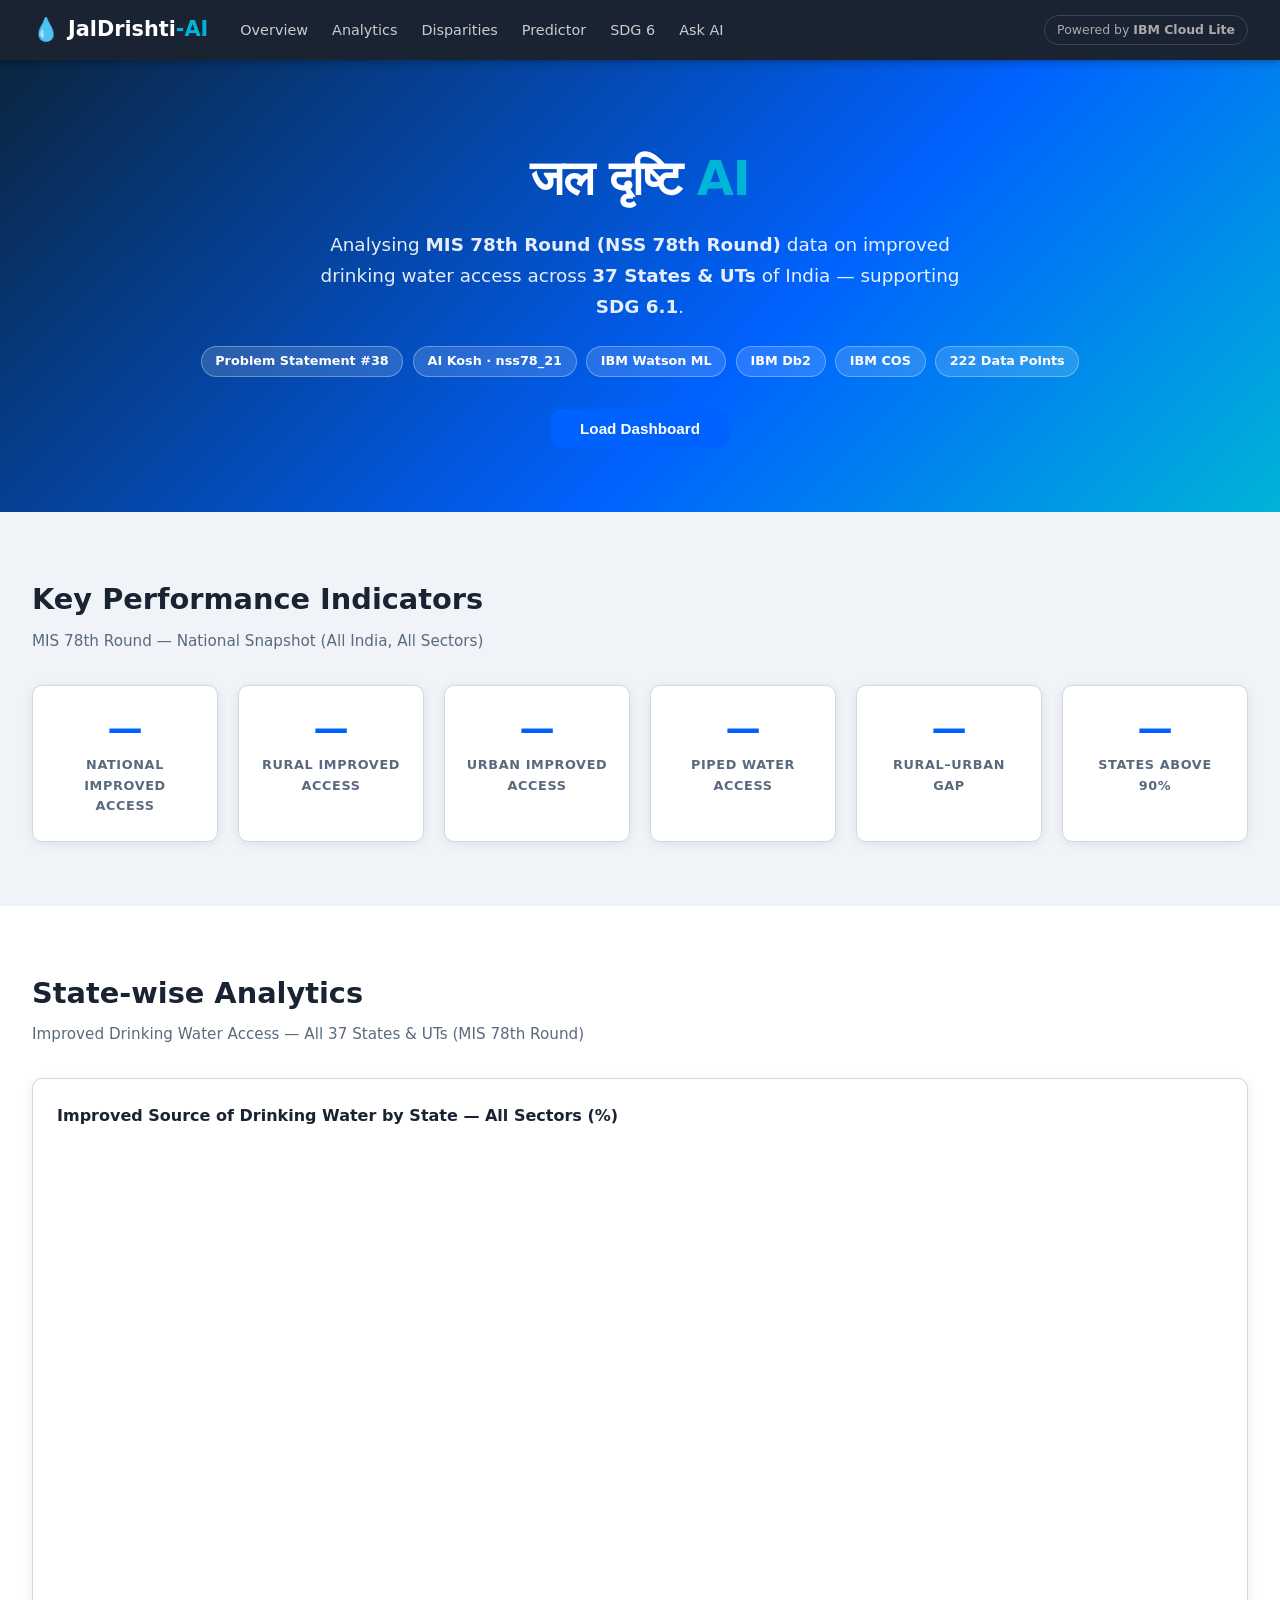
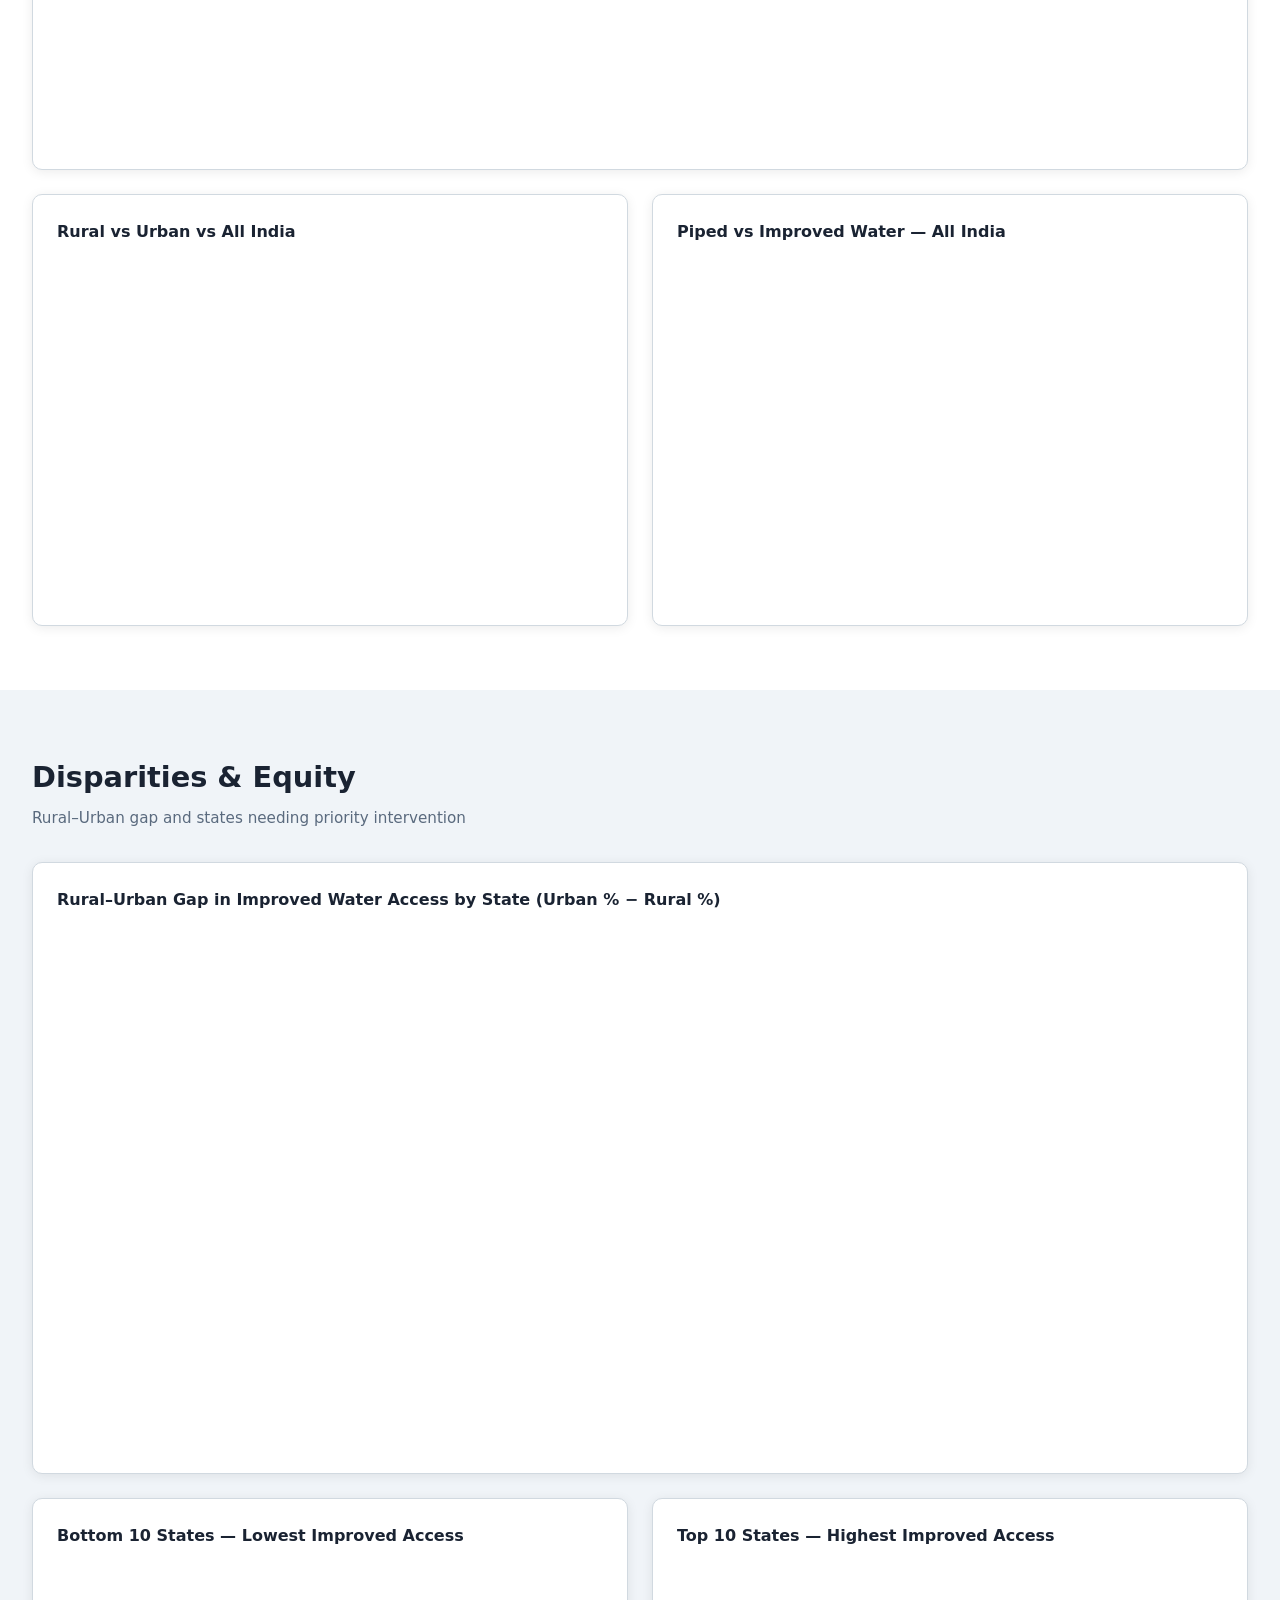
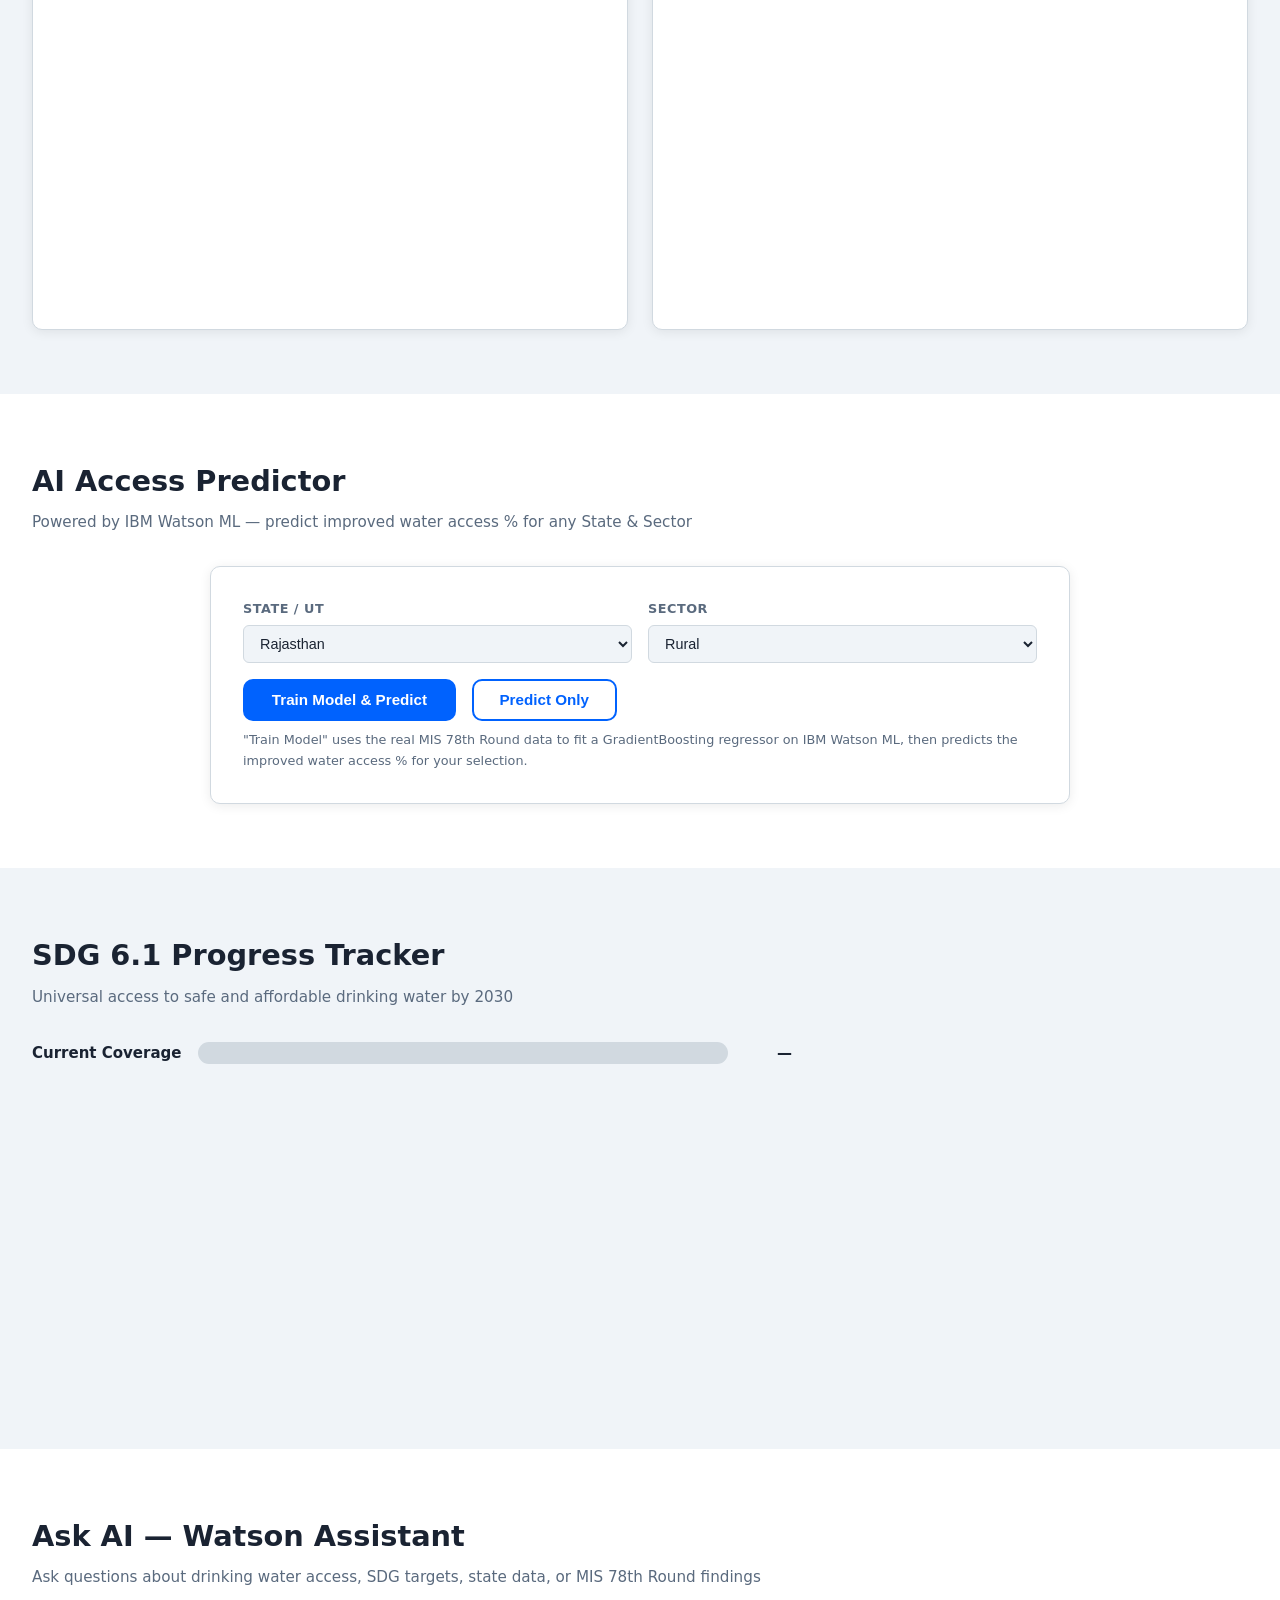
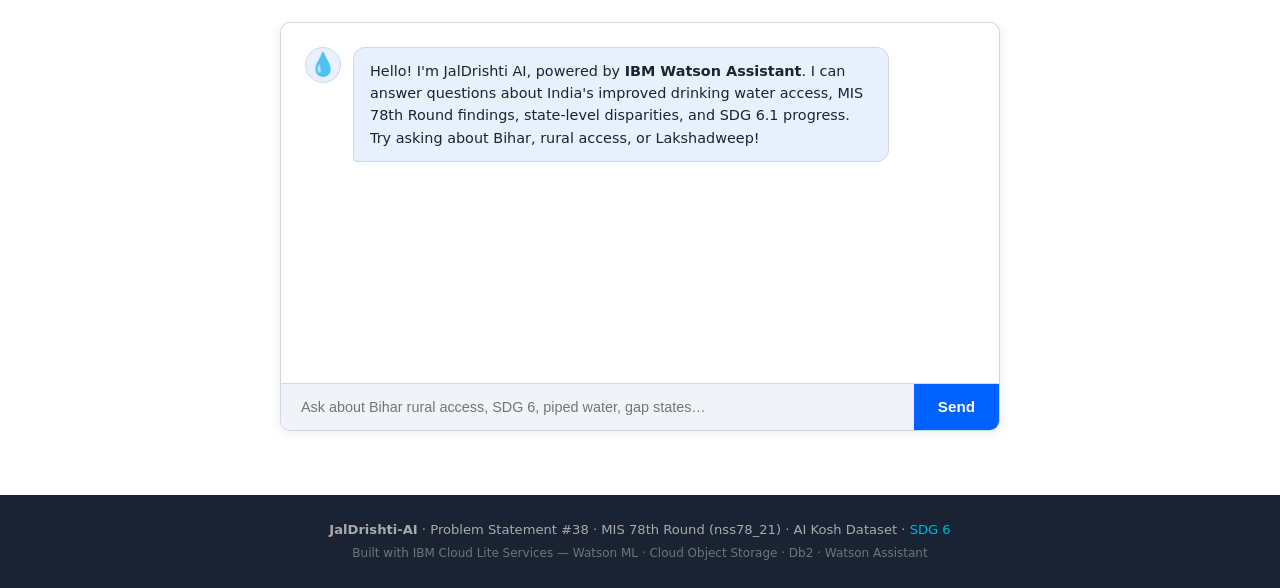
==== templates/index.html @ 46585d3d "Initial commit: JalDrishti-AI - Problem Statement #38 Improved Drinking Water Access - Flask REST AP" ====
<!DOCTYPE html>
<html lang="en">
<head>
  <meta charset="UTF-8" />
  <meta name="viewport" content="width=device-width, initial-scale=1.0" />
  <title>JalDrishti-AI — Improved Drinking Water Access Analytics</title>
  <link rel="stylesheet" href="/static/css/style.css" />
  <script src="https://cdn.plot.ly/plotly-2.32.0.min.js"></script>
</head>
<body>

<!-- NAV -->
<nav class="navbar">
  <div class="nav-brand">
    <span class="drop-icon">💧</span>
    <span>JalDrishti<span class="accent">-AI</span></span>
  </div>
  <ul class="nav-links">
    <li><a href="#kpis">Overview</a></li>
    <li><a href="#charts">Analytics</a></li>
    <li><a href="#gaps">Disparities</a></li>
    <li><a href="#predict">Predictor</a></li>
    <li><a href="#sdg">SDG 6</a></li>
    <li><a href="#chatbot">Ask AI</a></li>
  </ul>
  <div class="ibm-badge">Powered by <strong>IBM Cloud Lite</strong></div>
</nav>

<!-- HERO -->
<header class="hero">
  <div class="hero-content">
    <h1>&#2332;&#2354; &#2342;&#2371;&#2359;&#2381;&#2335;&#2367; <span class="accent">AI</span></h1>
    <p class="hero-sub">
      Analysing <strong>MIS 78th Round (NSS 78th Round)</strong> data on improved drinking water
      access across <strong>37 States &amp; UTs</strong> of India — supporting <strong>SDG&nbsp;6.1</strong>.
    </p>
    <div class="hero-tags">
      <span class="tag">Problem Statement #38</span>
      <span class="tag">AI Kosh · nss78_21</span>
      <span class="tag">IBM Watson ML</span>
      <span class="tag">IBM Db2</span>
      <span class="tag">IBM COS</span>
      <span class="tag">222 Data Points</span>
    </div>
    <button class="btn-primary" onclick="loadAll()">Load Dashboard</button>
  </div>
</header>

<!-- KPI CARDS -->
<section id="kpis" class="section">
  <h2 class="section-title">Key Performance Indicators</h2>
  <p class="section-sub">MIS 78th Round — National Snapshot (All India, All Sectors)</p>
  <div class="kpi-grid" id="kpi-grid">
    <div class="kpi-card skeleton" id="kpi-national">
      <div class="kpi-value">—</div>
      <div class="kpi-label">National Improved Access</div>
    </div>
    <div class="kpi-card skeleton" id="kpi-rural">
      <div class="kpi-value">—</div>
      <div class="kpi-label">Rural Improved Access</div>
    </div>
    <div class="kpi-card skeleton" id="kpi-urban">
      <div class="kpi-value">—</div>
      <div class="kpi-label">Urban Improved Access</div>
    </div>
    <div class="kpi-card skeleton" id="kpi-piped">
      <div class="kpi-value">—</div>
      <div class="kpi-label">Piped Water Access</div>
    </div>
    <div class="kpi-card skeleton" id="kpi-gap">
      <div class="kpi-value">—</div>
      <div class="kpi-label">Rural–Urban Gap</div>
    </div>
    <div class="kpi-card skeleton" id="kpi-above90">
      <div class="kpi-value">—</div>
      <div class="kpi-label">States Above 90%</div>
    </div>
  </div>
</section>

<!-- CHARTS -->
<section id="charts" class="section section-alt">
  <h2 class="section-title">State-wise Analytics</h2>
  <p class="section-sub">Improved Drinking Water Access — All 37 States &amp; UTs (MIS 78th Round)</p>
  <div class="chart-grid">
    <div class="chart-card wide">
      <h3>Improved Source of Drinking Water by State — All Sectors (%)</h3>
      <div id="chart-state" class="chart-box" style="height:600px;"></div>
    </div>
    <div class="chart-card">
      <h3>Rural vs Urban vs All India</h3>
      <div id="chart-sector" class="chart-box"></div>
    </div>
    <div class="chart-card">
      <h3>Piped vs Improved Water — All India</h3>
      <div id="chart-source" class="chart-box"></div>
    </div>
  </div>
</section>

<!-- DISPARITIES -->
<section id="gaps" class="section">
  <h2 class="section-title">Disparities &amp; Equity</h2>
  <p class="section-sub">Rural–Urban gap and states needing priority intervention</p>
  <div class="chart-grid">
    <div class="chart-card wide">
      <h3>Rural–Urban Gap in Improved Water Access by State (Urban % − Rural %)</h3>
      <div id="chart-gap" class="chart-box" style="height:520px;"></div>
    </div>
    <div class="chart-card">
      <h3>Bottom 10 States — Lowest Improved Access</h3>
      <div id="chart-bottom" class="chart-box"></div>
    </div>
    <div class="chart-card">
      <h3>Top 10 States — Highest Improved Access</h3>
      <div id="chart-top" class="chart-box"></div>
    </div>
  </div>
</section>

<!-- PREDICTOR -->
<section id="predict" class="section section-alt">
  <h2 class="section-title">AI Access Predictor</h2>
  <p class="section-sub">Powered by IBM Watson ML — predict improved water access % for any State &amp; Sector</p>
  <div class="predict-container">
    <form id="predict-form" class="predict-form">
      <div class="form-row">
        <div class="form-group">
          <label>State / UT</label>
          <select name="state" id="state-select">
            <option value="Andaman &amp; Nicobar Islands">Andaman &amp; Nicobar Islands</option>
            <option value="Andhra Pradesh">Andhra Pradesh</option>
            <option value="Arunachal Pradesh">Arunachal Pradesh</option>
            <option value="Assam">Assam</option>
            <option value="Bihar">Bihar</option>
            <option value="Chandigarh">Chandigarh</option>
            <option value="Chhattisgarh">Chhattisgarh</option>
            <option value="Dadra &amp; Nagar Haveli and Daman &amp; Diu">Dadra &amp; Nagar Haveli and Daman &amp; Diu</option>
            <option value="Delhi">Delhi</option>
            <option value="Goa">Goa</option>
            <option value="Gujarat">Gujarat</option>
            <option value="Haryana">Haryana</option>
            <option value="Himachal Pradesh">Himachal Pradesh</option>
            <option value="Jammu &amp; Kashmir">Jammu &amp; Kashmir</option>
            <option value="Jharkhand">Jharkhand</option>
            <option value="Karnataka">Karnataka</option>
            <option value="Kerala">Kerala</option>
            <option value="Ladakh">Ladakh</option>
            <option value="Lakshadweep">Lakshadweep</option>
            <option value="Madhya Pradesh">Madhya Pradesh</option>
            <option value="Maharashtra">Maharashtra</option>
            <option value="Manipur">Manipur</option>
            <option value="Meghalaya">Meghalaya</option>
            <option value="Mizoram">Mizoram</option>
            <option value="Nagaland">Nagaland</option>
            <option value="Odisha">Odisha</option>
            <option value="Puducherry">Puducherry</option>
            <option value="Punjab">Punjab</option>
            <option value="Rajasthan" selected>Rajasthan</option>
            <option value="Sikkim">Sikkim</option>
            <option value="Tamil Nadu">Tamil Nadu</option>
            <option value="Telangana">Telangana</option>
            <option value="Tripura">Tripura</option>
            <option value="Uttar Pradesh">Uttar Pradesh</option>
            <option value="Uttarakhand">Uttarakhand</option>
            <option value="West Bengal">West Bengal</option>
          </select>
        </div>
        <div class="form-group">
          <label>Sector</label>
          <select name="sector">
            <option value="Rural">Rural</option>
            <option value="Urban">Urban</option>
          </select>
        </div>
      </div>
      <div class="form-actions">
        <button type="button" class="btn-primary" onclick="trainAndPredict()">Train Model &amp; Predict</button>
        <button type="button" class="btn-secondary" onclick="runPredict()">Predict Only</button>
      </div>
      <p style="font-size:.8rem;color:#5a6a7e;margin-top:.6rem;">
        "Train Model" uses the real MIS 78th Round data to fit a GradientBoosting regressor on IBM Watson ML, then predicts the improved water access % for your selection.
      </p>
    </form>
    <div id="predict-result" class="predict-result hidden"></div>
  </div>
</section>

<!-- SDG PROGRESS -->
<section id="sdg" class="section">
  <h2 class="section-title">SDG 6.1 Progress Tracker</h2>
  <p class="section-sub">Universal access to safe and affordable drinking water by 2030</p>
  <div id="sdg-container" class="sdg-container">
    <div class="sdg-bar-wrap">
      <div class="sdg-bar-label">Current Coverage</div>
      <div class="sdg-bar-track">
        <div class="sdg-bar-fill" id="sdg-bar" style="width:0%"></div>
      </div>
      <div class="sdg-bar-pct" id="sdg-pct">—</div>
    </div>
    <div class="sdg-stats" id="sdg-stats"></div>
    <div id="chart-sdg" class="chart-box" style="height:280px;margin-top:1.5rem;"></div>
  </div>
</section>

<!-- CHATBOT -->
<section id="chatbot" class="section section-alt">
  <h2 class="section-title">Ask AI — Watson Assistant</h2>
  <p class="section-sub">Ask questions about drinking water access, SDG targets, state data, or MIS 78th Round findings</p>
  <div class="chat-container">
    <div class="chat-messages" id="chat-messages">
      <div class="chat-msg bot">
        <span class="chat-avatar">💧</span>
        <div class="chat-bubble">
          Hello! I'm JalDrishti AI, powered by <strong>IBM Watson Assistant</strong>.
          I can answer questions about India's improved drinking water access, MIS 78th Round findings,
          state-level disparities, and SDG 6.1 progress. Try asking about Bihar, rural access, or Lakshadweep!
        </div>
      </div>
    </div>
    <div class="chat-input-row">
      <input type="text" id="chat-input"
             placeholder="Ask about Bihar rural access, SDG 6, piped water, gap states…"
             onkeydown="if(event.key==='Enter') sendChat()" />
      <button class="btn-primary" onclick="sendChat()">Send</button>
    </div>
  </div>
</section>

<!-- FOOTER -->
<footer class="footer">
  <div>
    <strong>JalDrishti-AI</strong> · Problem Statement #38 · MIS 78th Round (nss78_21) ·
    AI&nbsp;Kosh Dataset ·
    <a href="https://sdgs.un.org/goals/goal6" target="_blank">SDG 6</a>
  </div>
  <div class="footer-ibm">Built with IBM Cloud Lite Services — Watson ML · Cloud Object Storage · Db2 · Watson Assistant</div>
</footer>

<script src="/static/js/dashboard.js"></script>
</body>
</html>
---- static/css/style.css ----
/* ────────────────────────────────────────────────────────────────────────
   JalDrishti-AI — Dashboard Styles
   ──────────────────────────────────────────────────────────────────────── */

:root {
  --bg:          #f0f4f8;
  --surface:     #ffffff;
  --surface-alt: #e8f0fe;
  --border:      #d1d9e0;
  --text:        #1a2332;
  --muted:       #5a6a7e;
  --accent:      #0062fe;   /* IBM Blue */
  --accent2:     #00b4d8;
  --success:     #24a148;
  --warning:     #f1c21b;
  --danger:      #da1e28;
  --radius:      10px;
  --shadow:      0 2px 12px rgba(0,0,0,.08);
  --font:        'Segoe UI', system-ui, -apple-system, sans-serif;
}

*, *::before, *::after { box-sizing: border-box; margin: 0; padding: 0; }

html { scroll-behavior: smooth; }

body {
  font-family: var(--font);
  background: var(--bg);
  color: var(--text);
  font-size: 15px;
  line-height: 1.6;
}

a { color: var(--accent); text-decoration: none; }
a:hover { text-decoration: underline; }

/* ── NAV ──────────────────────────────────────────────────────────────── */
.navbar {
  position: sticky; top: 0; z-index: 100;
  display: flex; align-items: center; gap: 2rem;
  background: var(--text);
  padding: .75rem 2rem;
  box-shadow: 0 2px 8px rgba(0,0,0,.3);
}

.nav-brand {
  display: flex; align-items: center; gap: .5rem;
  font-size: 1.3rem; font-weight: 700; color: #fff;
  white-space: nowrap;
}

.drop-icon { font-size: 1.4rem; }
.accent    { color: var(--accent2); }

.nav-links {
  display: flex; list-style: none; gap: 1.5rem; flex: 1;
}

.nav-links a {
  color: #ccc; font-size: .9rem; font-weight: 500;
  transition: color .2s;
}
.nav-links a:hover { color: #fff; text-decoration: none; }

.ibm-badge {
  font-size: .78rem; color: #aaa;
  border: 1px solid #444; border-radius: 20px;
  padding: .25rem .75rem; white-space: nowrap;
}

/* ── HERO ─────────────────────────────────────────────────────────────── */
.hero {
  background: linear-gradient(135deg, #0a2540 0%, #0062fe 60%, #00b4d8 100%);
  color: #fff;
  padding: 5rem 2rem 4rem;
  text-align: center;
}

.hero h1 {
  font-size: 3rem; font-weight: 800; letter-spacing: -1px;
  margin-bottom: .75rem;
}

.hero-sub {
  font-size: 1.15rem; opacity: .9; max-width: 640px; margin: 0 auto 1.5rem;
  line-height: 1.7;
}

.hero-tags {
  display: flex; flex-wrap: wrap; justify-content: center; gap: .6rem;
  margin-bottom: 2rem;
}

.tag {
  background: rgba(255,255,255,.15);
  border: 1px solid rgba(255,255,255,.3);
  border-radius: 20px;
  padding: .25rem .85rem;
  font-size: .8rem; font-weight: 600;
}

/* ── BUTTONS ──────────────────────────────────────────────────────────── */
.btn-primary {
  background: var(--accent); color: #fff;
  border: none; border-radius: var(--radius);
  padding: .7rem 1.8rem; font-size: .95rem; font-weight: 600;
  cursor: pointer; transition: background .2s, transform .1s;
}
.btn-primary:hover { background: #0050d3; transform: translateY(-1px); }

.btn-secondary {
  background: transparent; color: var(--accent);
  border: 2px solid var(--accent); border-radius: var(--radius);
  padding: .65rem 1.6rem; font-size: .95rem; font-weight: 600;
  cursor: pointer; transition: all .2s;
}
.btn-secondary:hover { background: var(--accent); color: #fff; }

/* ── SECTIONS ─────────────────────────────────────────────────────────── */
.section {
  padding: 4rem 2rem;
  max-width: 1280px;
  margin: 0 auto;
}

.section-alt {
  background: var(--surface);
  max-width: 100%;
  padding: 4rem 2rem;
}

.section-alt > * { max-width: 1280px; margin-left: auto; margin-right: auto; }

.section-title {
  font-size: 1.8rem; font-weight: 700;
  margin-bottom: .4rem; color: var(--text);
}

.section-sub {
  color: var(--muted); margin-bottom: 2rem; font-size: .95rem;
}

/* ── KPI CARDS ────────────────────────────────────────────────────────── */
.kpi-grid {
  display: grid;
  grid-template-columns: repeat(auto-fit, minmax(180px, 1fr));
  gap: 1.25rem;
}

.kpi-card {
  background: var(--surface);
  border: 1px solid var(--border);
  border-radius: var(--radius);
  padding: 1.5rem 1.25rem;
  text-align: center;
  box-shadow: var(--shadow);
  transition: transform .2s;
}

.kpi-card:hover { transform: translateY(-3px); }

.kpi-card.skeleton .kpi-value {
  animation: pulse 1.4s ease-in-out infinite;
}

@keyframes pulse {
  0%,100% { opacity: 1; } 50% { opacity: .35; }
}

.kpi-value {
  font-size: 2.2rem; font-weight: 800;
  color: var(--accent); line-height: 1.1;
  margin-bottom: .4rem;
}

.kpi-label {
  font-size: .8rem; font-weight: 600;
  text-transform: uppercase; letter-spacing: .05em;
  color: var(--muted);
}

/* ── CHARTS ───────────────────────────────────────────────────────────── */
.chart-grid {
  display: grid;
  grid-template-columns: repeat(2, 1fr);
  gap: 1.5rem;
  max-width: 1280px; margin: 0 auto;
}

.chart-card {
  background: var(--surface);
  border: 1px solid var(--border);
  border-radius: var(--radius);
  padding: 1.5rem;
  box-shadow: var(--shadow);
}

.chart-card.wide { grid-column: 1 / -1; }

.chart-card h3 {
  font-size: 1rem; font-weight: 700;
  color: var(--text); margin-bottom: 1rem;
}

.chart-box { height: 340px; }

/* ── PREDICTOR ────────────────────────────────────────────────────────── */
.predict-container {
  background: var(--surface);
  border: 1px solid var(--border);
  border-radius: var(--radius);
  padding: 2rem;
  box-shadow: var(--shadow);
  max-width: 860px;
}

.predict-form .form-row {
  display: grid;
  grid-template-columns: repeat(auto-fit, minmax(180px, 1fr));
  gap: 1rem;
  margin-bottom: 1rem;
}

.form-group { display: flex; flex-direction: column; gap: .35rem; }

.form-group label {
  font-size: .8rem; font-weight: 600;
  text-transform: uppercase; letter-spacing: .04em;
  color: var(--muted);
}

.form-group input,
.form-group select {
  border: 1px solid var(--border);
  border-radius: 6px;
  padding: .55rem .75rem;
  font-size: .9rem;
  background: var(--bg);
  color: var(--text);
  transition: border-color .2s;
}

.form-group input:focus,
.form-group select:focus {
  outline: none; border-color: var(--accent);
}

.form-actions { display: flex; gap: 1rem; margin-top: 1rem; }

.predict-result {
  margin-top: 1.5rem;
  background: var(--surface-alt);
  border-left: 4px solid var(--accent);
  border-radius: 6px;
  padding: 1.2rem 1.5rem;
  font-size: .95rem;
}

.predict-result.positive { border-left-color: var(--success); }
.predict-result.negative { border-left-color: var(--danger); }
.hidden { display: none !important; }

.result-title { font-weight: 700; font-size: 1.1rem; margin-bottom: .5rem; }
.result-prob  { margin-top: .4rem; color: var(--muted); font-size: .88rem; }

/* ── SDG ──────────────────────────────────────────────────────────────── */
.sdg-container { max-width: 760px; }

.sdg-bar-wrap {
  display: flex; align-items: center; gap: 1rem;
  margin-bottom: 1rem;
}

.sdg-bar-label { font-weight: 600; min-width: 150px; }

.sdg-bar-track {
  flex: 1; height: 22px;
  background: var(--border); border-radius: 11px; overflow: hidden;
}

.sdg-bar-fill {
  height: 100%; background: var(--accent);
  border-radius: 11px;
  transition: width 1.2s cubic-bezier(.4,0,.2,1);
}

.sdg-bar-pct { font-weight: 700; min-width: 48px; text-align: right; }

.sdg-stats {
  display: grid;
  grid-template-columns: repeat(auto-fit, minmax(160px, 1fr));
  gap: .75rem;
  margin-top: .5rem;
}

.sdg-stat-item {
  background: var(--bg);
  border: 1px solid var(--border);
  border-radius: 8px;
  padding: .8rem 1rem;
}

.sdg-stat-item .stat-val { font-size: 1.4rem; font-weight: 700; color: var(--accent); }
.sdg-stat-item .stat-lbl { font-size: .75rem; color: var(--muted); font-weight: 600; text-transform: uppercase; }

/* ── CHATBOT ──────────────────────────────────────────────────────────── */
.chat-container {
  background: var(--surface);
  border: 1px solid var(--border);
  border-radius: var(--radius);
  overflow: hidden;
  box-shadow: var(--shadow);
  max-width: 720px;
}

.chat-messages {
  height: 360px;
  overflow-y: auto;
  padding: 1.5rem;
  display: flex; flex-direction: column; gap: 1rem;
}

.chat-msg {
  display: flex; align-items: flex-start; gap: .75rem;
}

.chat-msg.user { flex-direction: row-reverse; }

.chat-avatar {
  font-size: 1.4rem; flex-shrink: 0;
  width: 36px; height: 36px;
  display: flex; align-items: center; justify-content: center;
  background: var(--surface-alt);
  border-radius: 50%; border: 1px solid var(--border);
}

.chat-bubble {
  background: var(--surface-alt);
  border: 1px solid var(--border);
  border-radius: 12px 12px 12px 4px;
  padding: .75rem 1rem;
  font-size: .9rem; max-width: 80%;
  line-height: 1.55;
}

.chat-msg.user .chat-bubble {
  background: var(--accent); color: #fff;
  border-color: var(--accent);
  border-radius: 12px 12px 4px 12px;
}

.chat-input-row {
  display: flex; border-top: 1px solid var(--border);
}

.chat-input-row input {
  flex: 1; border: none;
  padding: .9rem 1.25rem;
  font-size: .9rem;
  background: var(--bg); color: var(--text);
}

.chat-input-row input:focus { outline: none; }

.chat-input-row .btn-primary {
  border-radius: 0; padding: .9rem 1.5rem;
}

/* ── FOOTER ───────────────────────────────────────────────────────────── */
.footer {
  background: var(--text); color: #aaa;
  text-align: center; padding: 1.5rem 2rem;
  font-size: .82rem;
}

.footer a { color: var(--accent2); }
.footer-ibm { margin-top: .3rem; font-size: .75rem; opacity: .6; }

/* ── RESPONSIVE ───────────────────────────────────────────────────────── */
@media (max-width: 768px) {
  .hero h1   { font-size: 2rem; }
  .chart-grid { grid-template-columns: 1fr; }
  .chart-card.wide { grid-column: 1; }
  .nav-links { display: none; }
  .predict-container { padding: 1.25rem; }
}
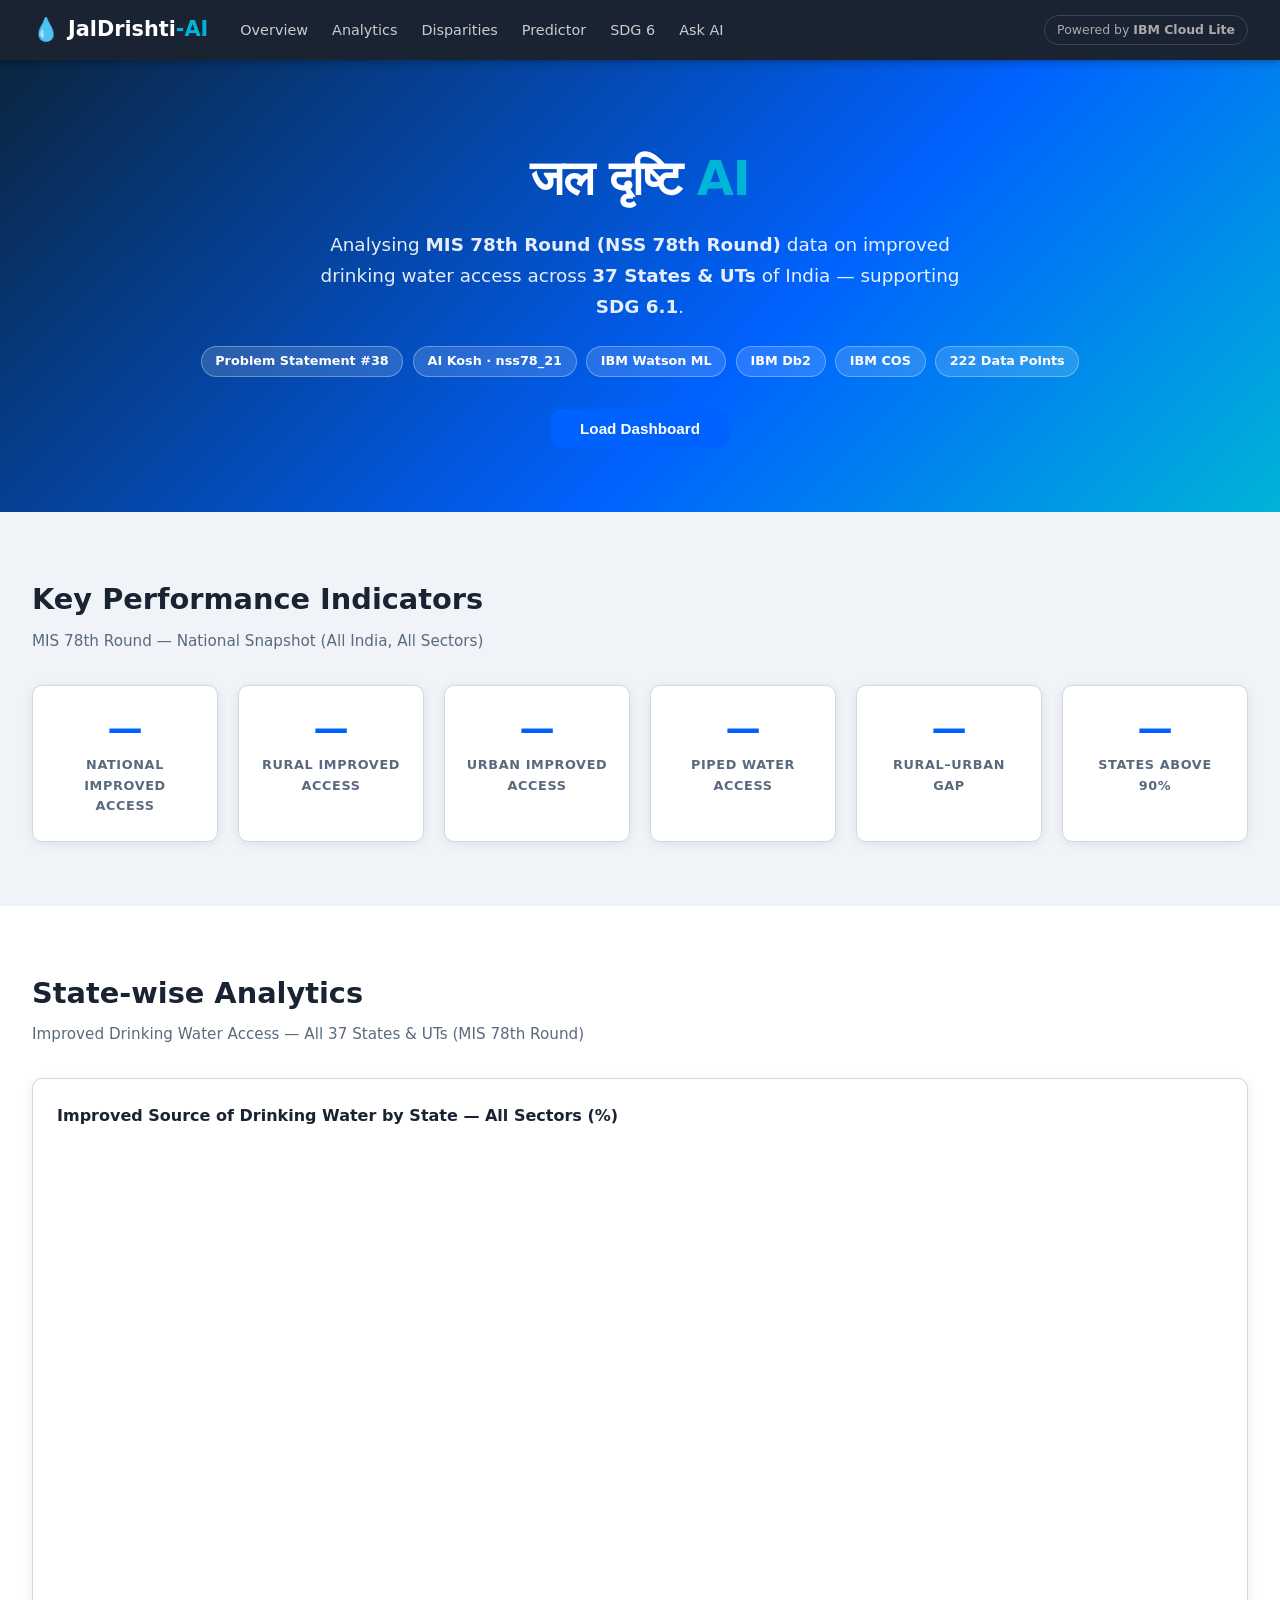
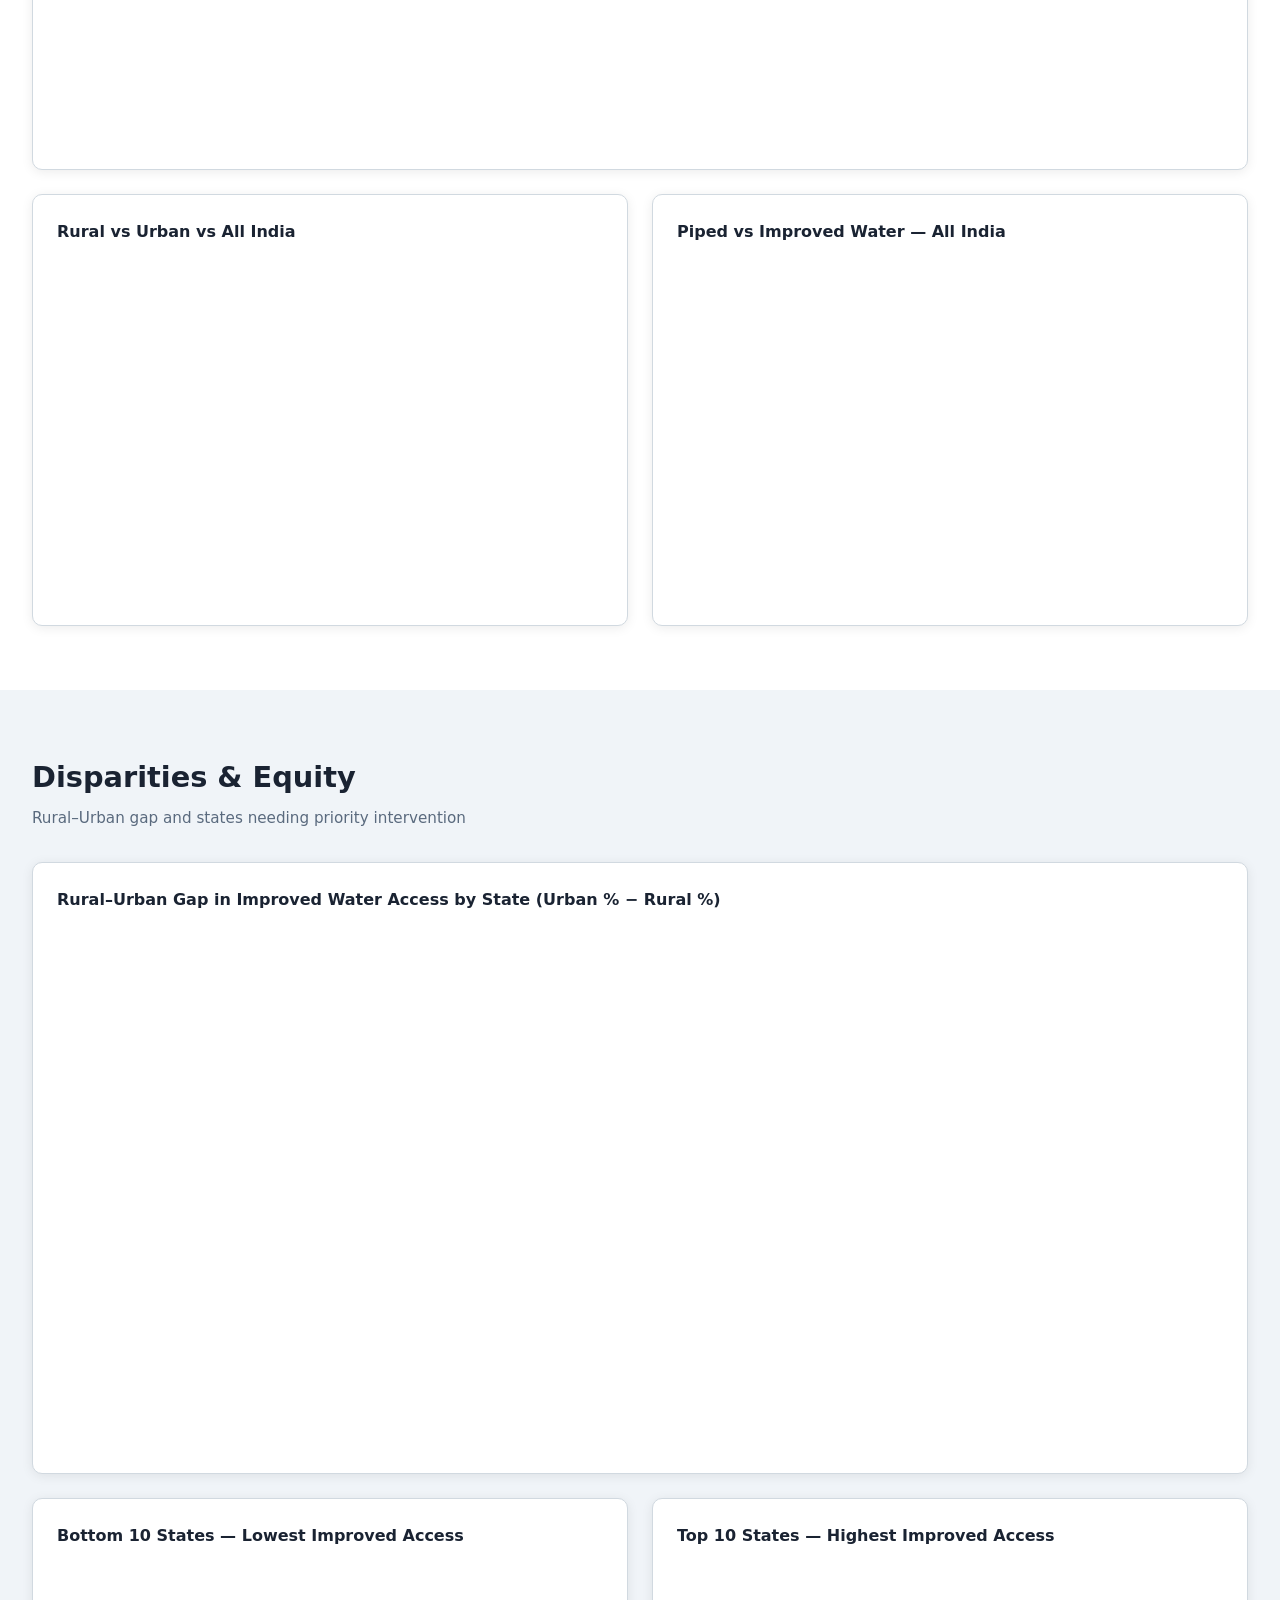
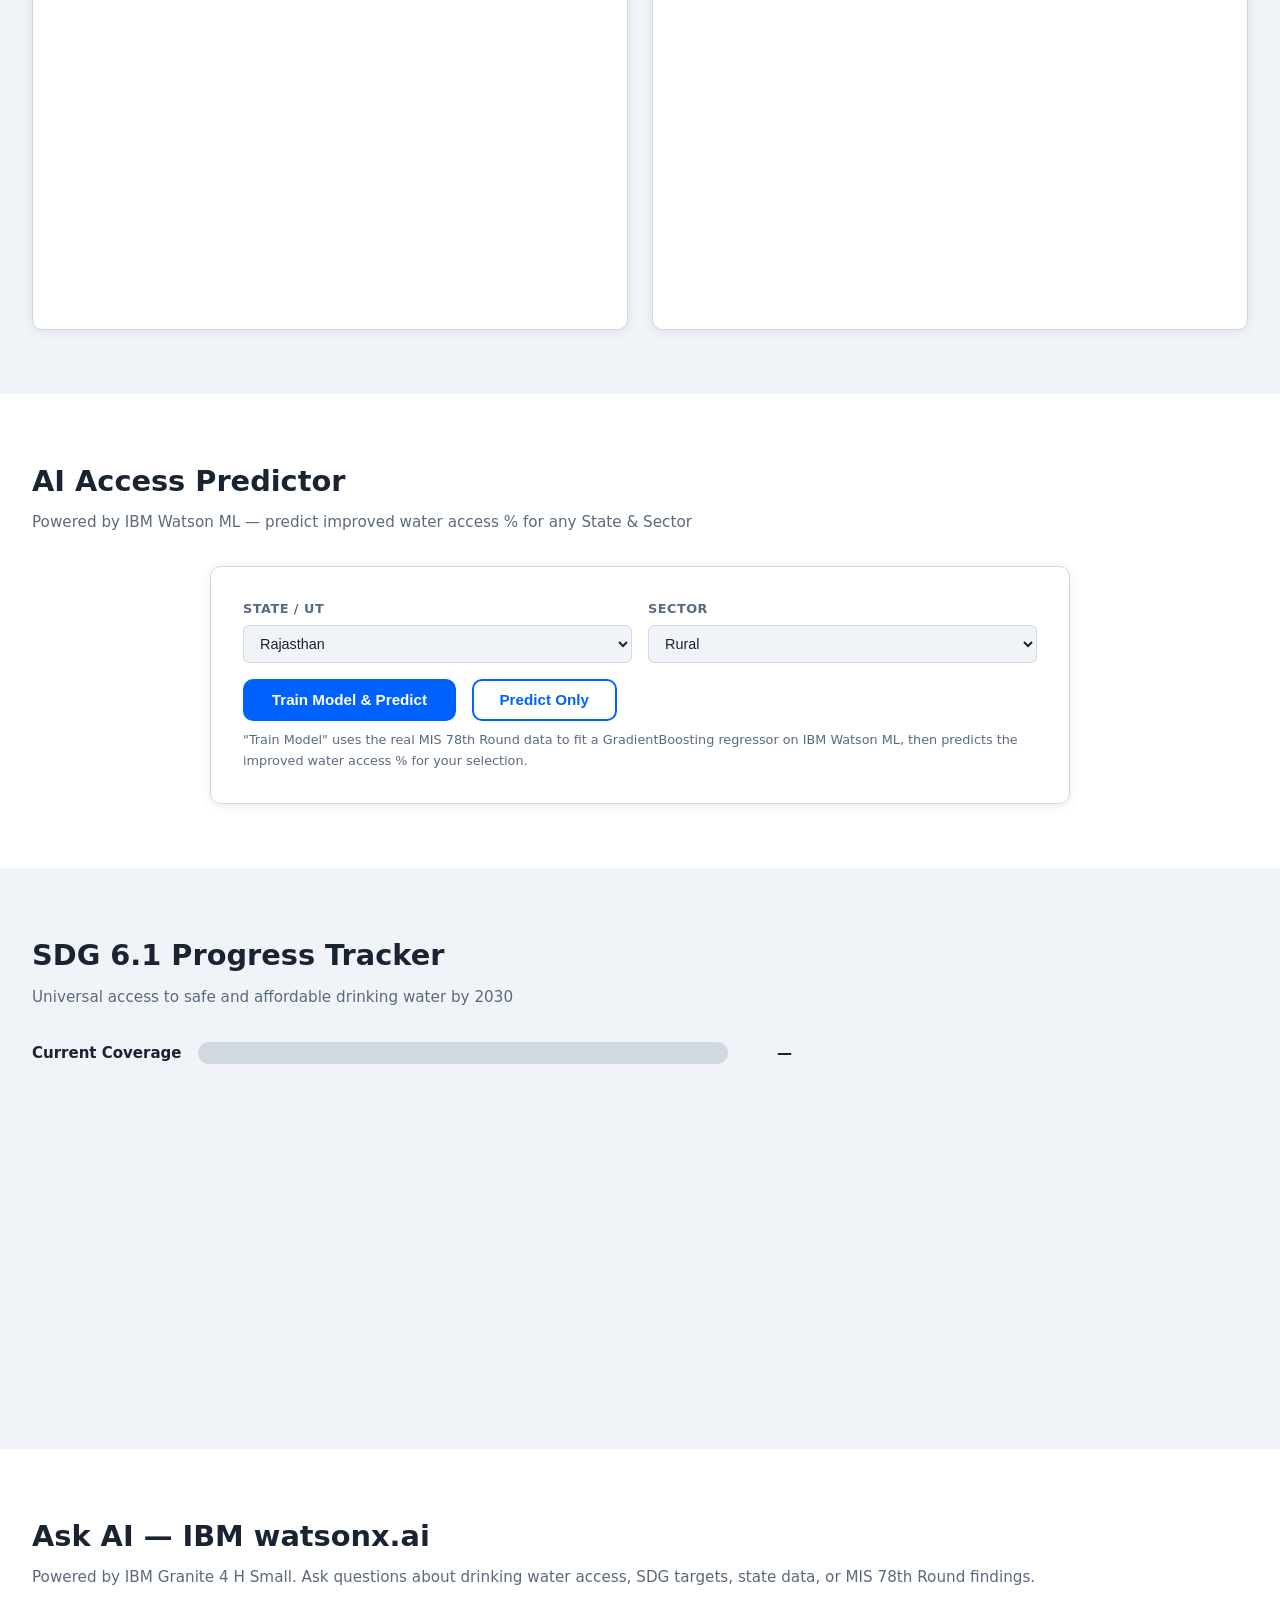
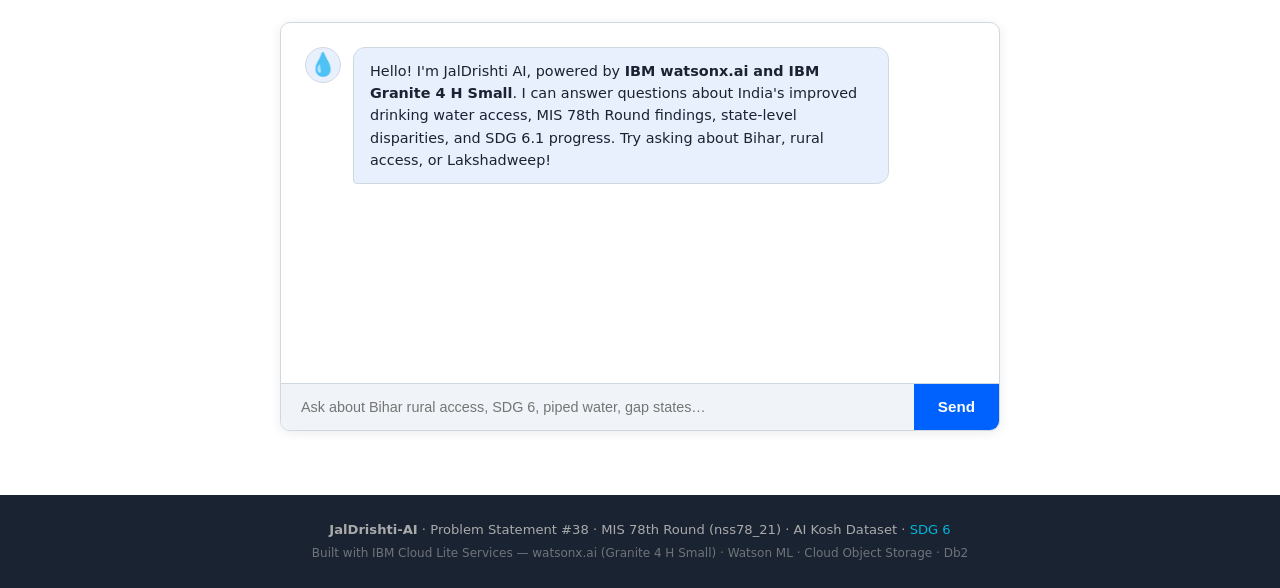
==== commit 590f7b1f: "Fix chatbot responses and update watsonx branding" ====
--- a/templates/index.html
+++ b/templates/index.html
@@ -1,3 +1,4 @@
+
 <!DOCTYPE html>
 <html lang="en">
 <head>
@@ -205,14 +206,14 @@
 
 <!-- CHATBOT -->
 <section id="chatbot" class="section section-alt">
-  <h2 class="section-title">Ask AI — Watson Assistant</h2>
-  <p class="section-sub">Ask questions about drinking water access, SDG targets, state data, or MIS 78th Round findings</p>
+  <h2 class="section-title">Ask AI — IBM watsonx.ai</h2>
+  <p class="section-sub">Powered by IBM Granite 4 H Small. Ask questions about drinking water access, SDG targets, state data, or MIS 78th Round findings.</p>
   <div class="chat-container">
     <div class="chat-messages" id="chat-messages">
       <div class="chat-msg bot">
         <span class="chat-avatar">💧</span>
         <div class="chat-bubble">
-          Hello! I'm JalDrishti AI, powered by <strong>IBM Watson Assistant</strong>.
+          Hello! I'm JalDrishti AI, powered by <strong>IBM watsonx.ai and IBM Granite 4 H Small</strong>.
           I can answer questions about India's improved drinking water access, MIS 78th Round findings,
           state-level disparities, and SDG 6.1 progress. Try asking about Bihar, rural access, or Lakshadweep!
         </div>
@@ -234,7 +235,7 @@
     AI&nbsp;Kosh Dataset ·
     <a href="https://sdgs.un.org/goals/goal6" target="_blank">SDG 6</a>
   </div>
-  <div class="footer-ibm">Built with IBM Cloud Lite Services — Watson ML · Cloud Object Storage · Db2 · Watson Assistant</div>
+  <div class="footer-ibm">Built with IBM Cloud Lite Services — watsonx.ai (Granite 4 H Small) · Watson ML · Cloud Object Storage · Db2</div>
 </footer>
 
 <script src="/static/js/dashboard.js"></script>
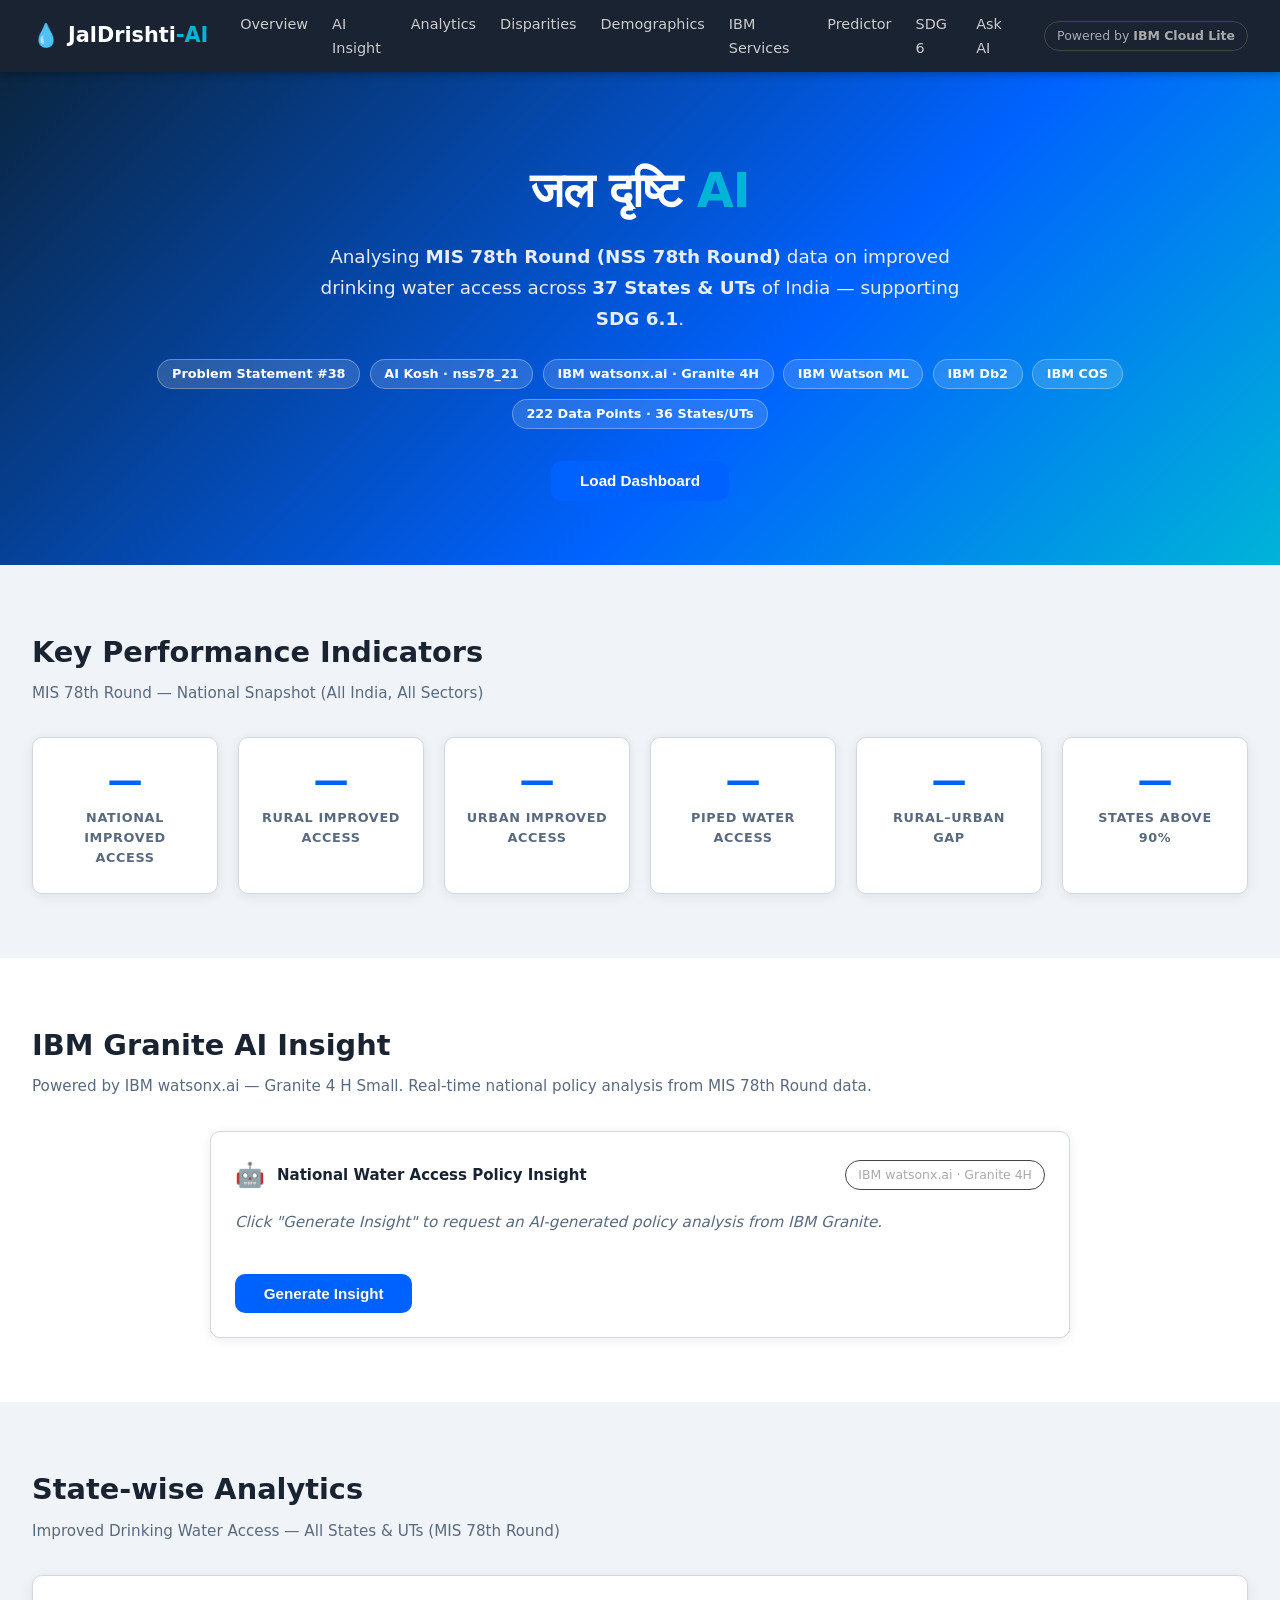
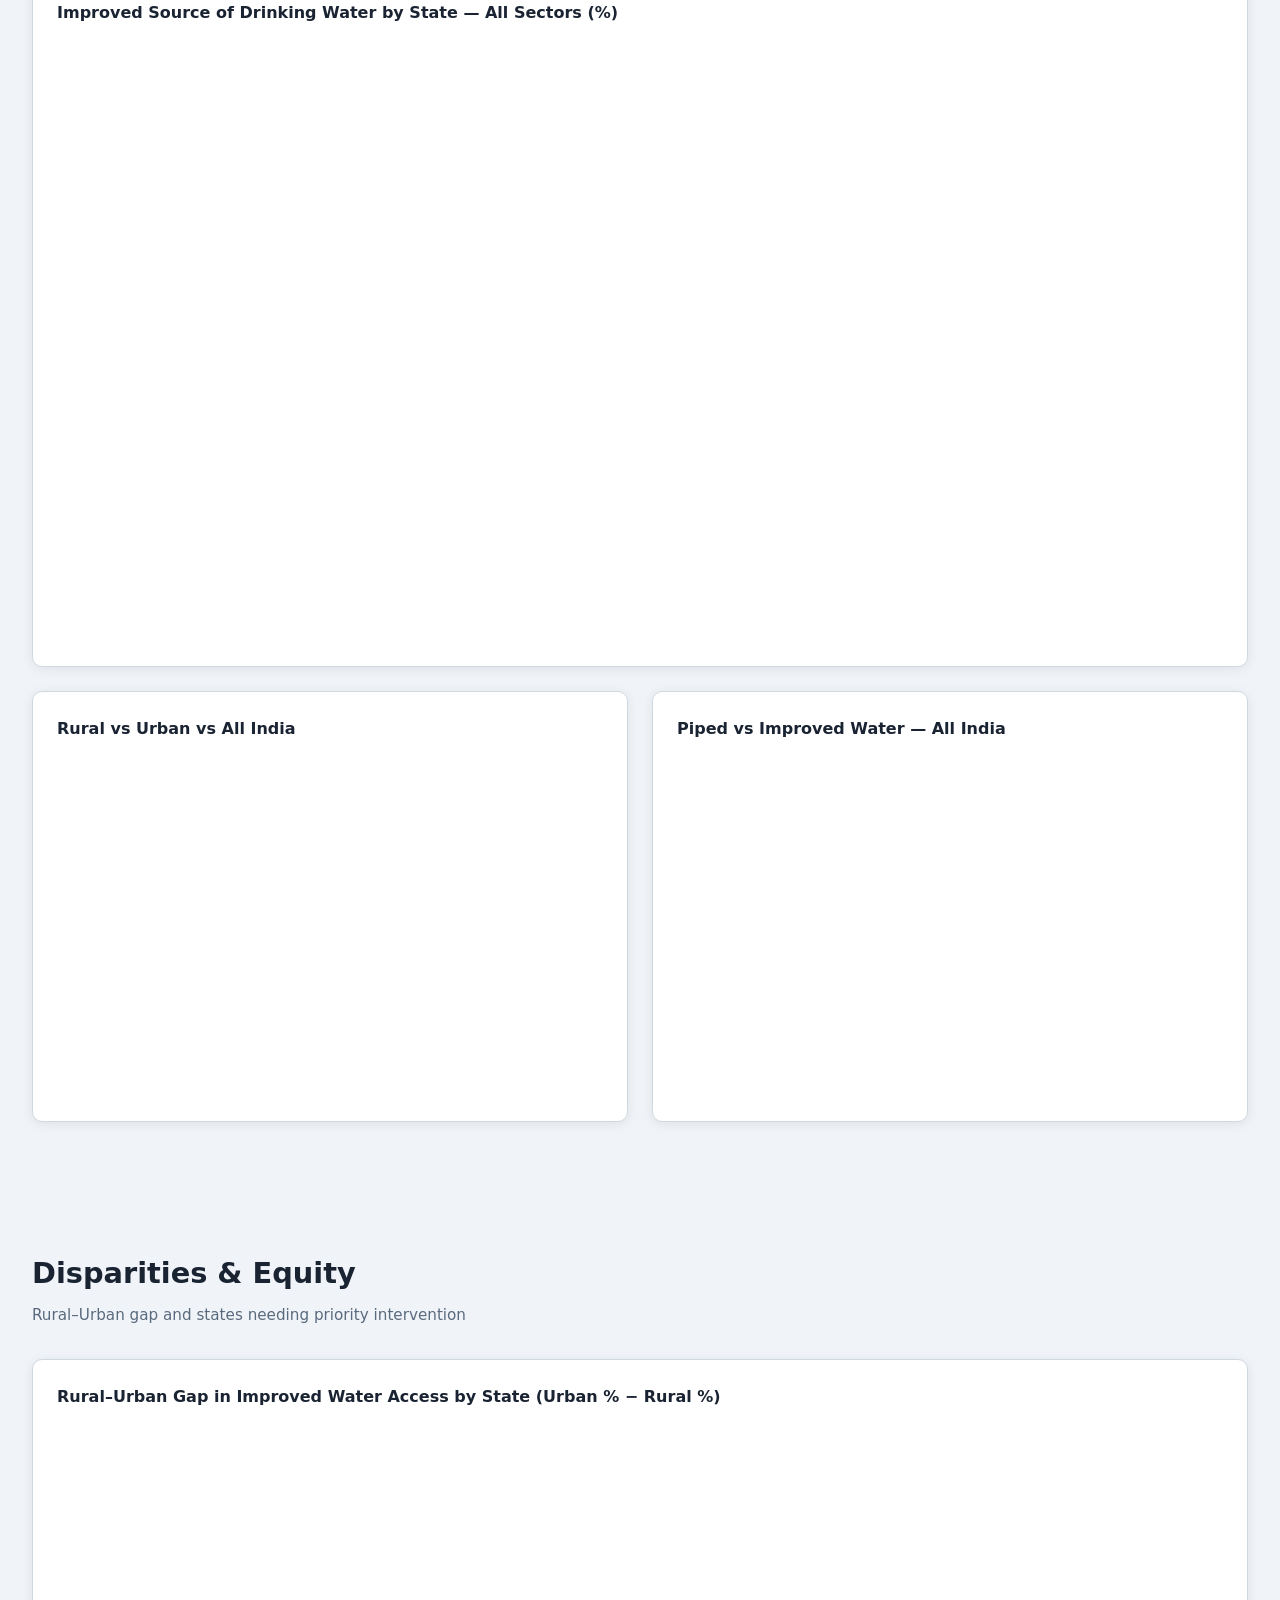
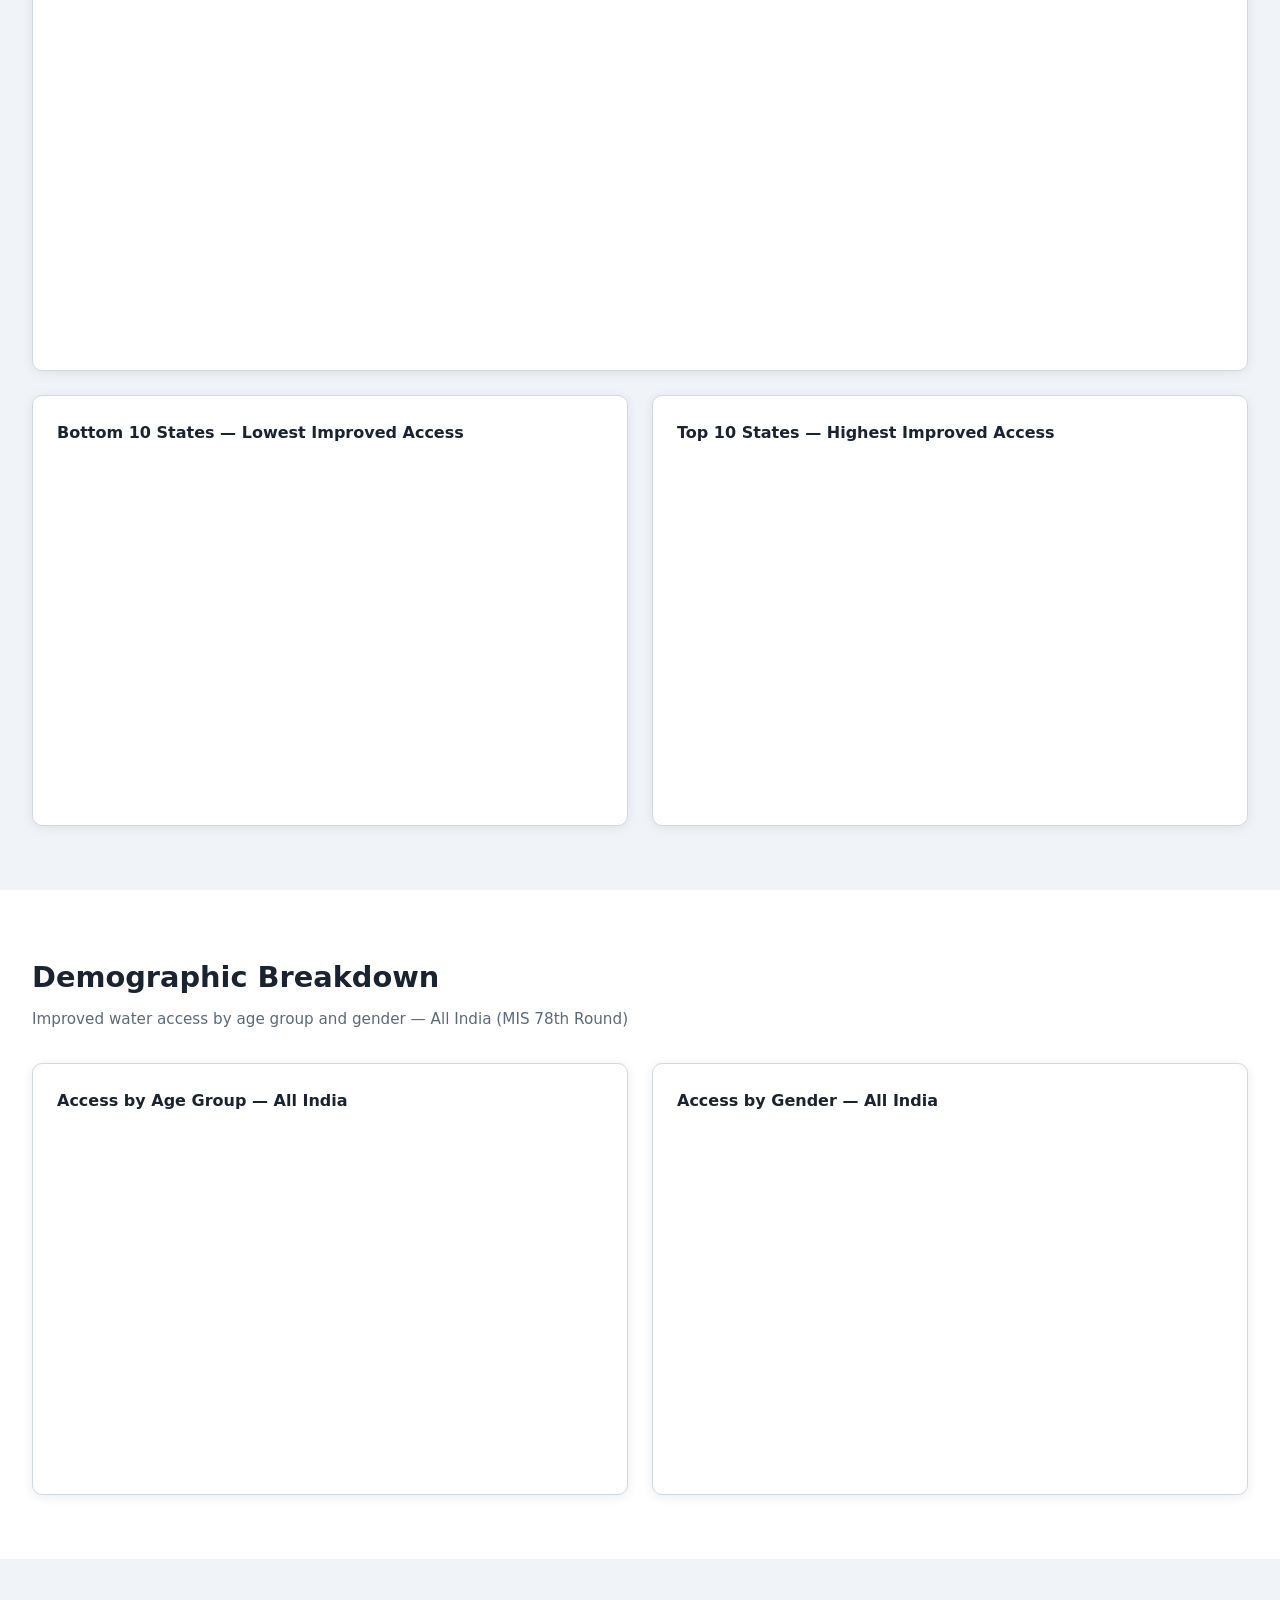
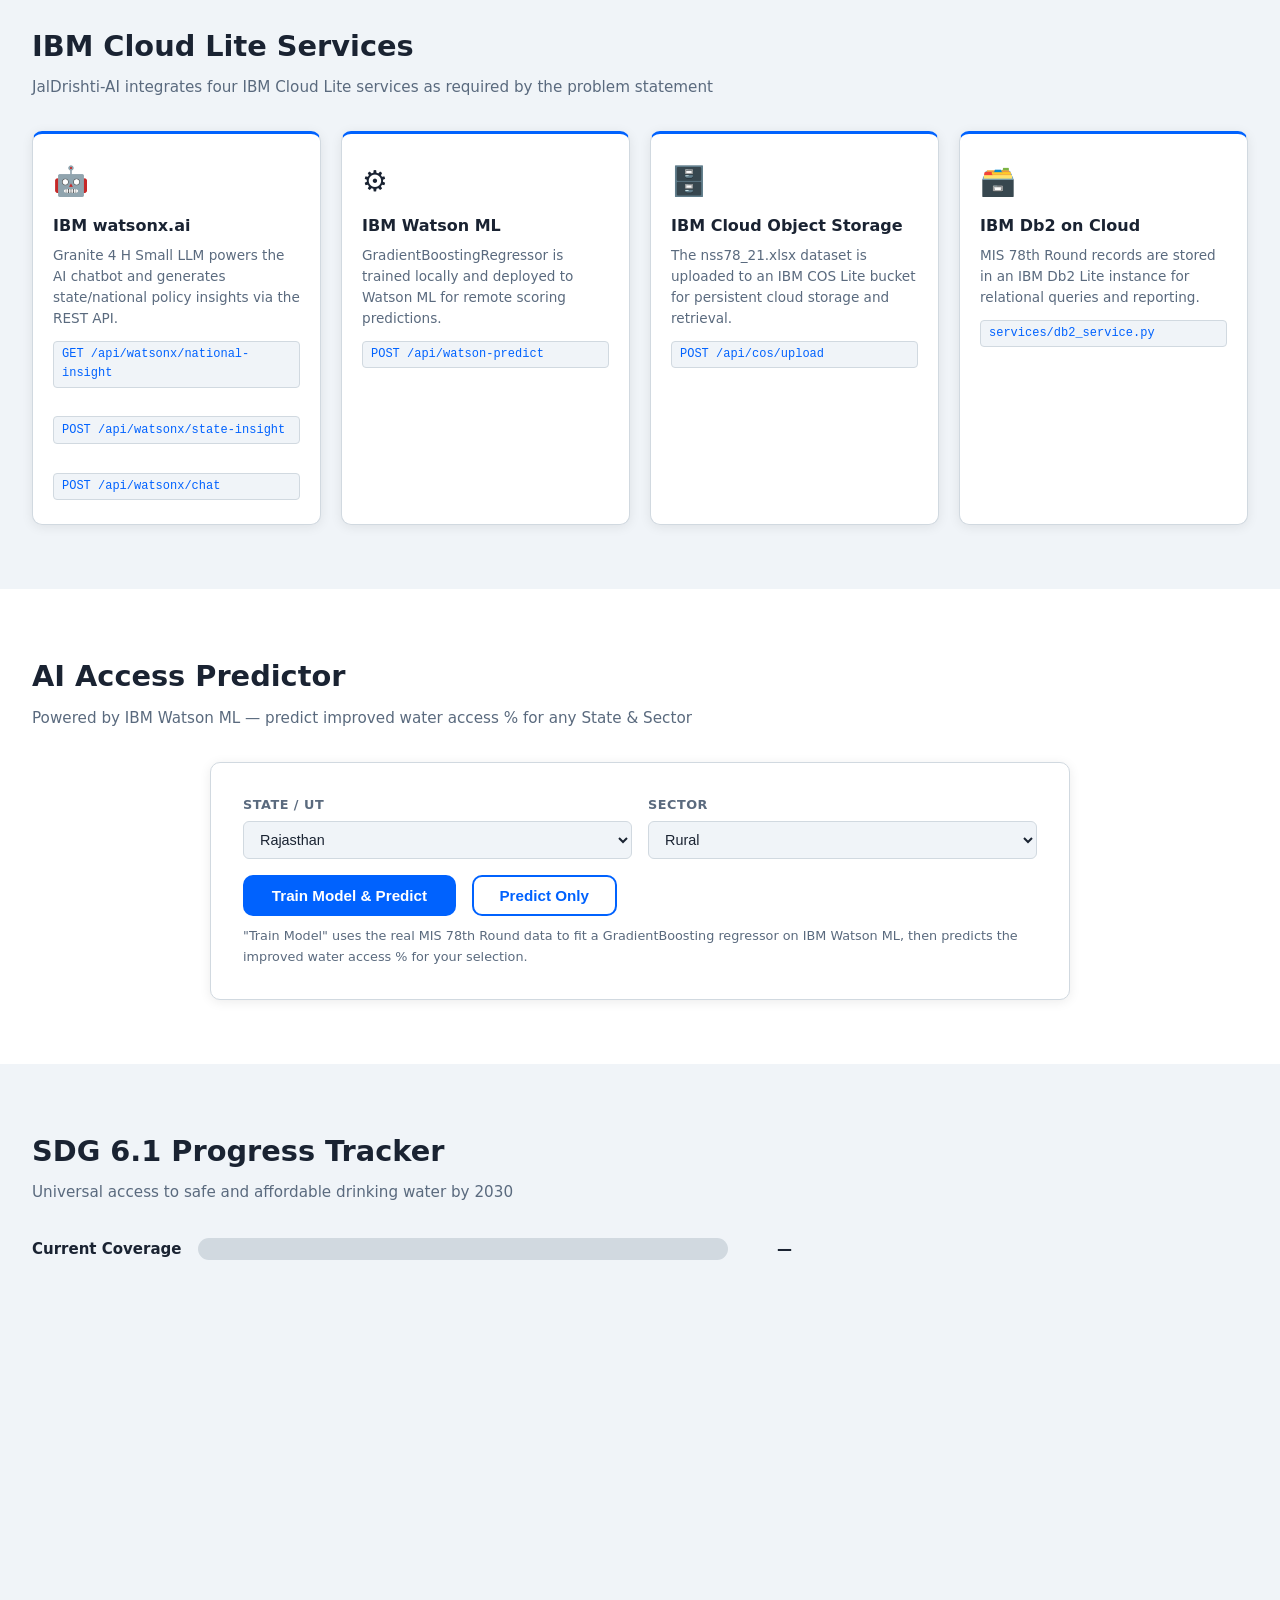
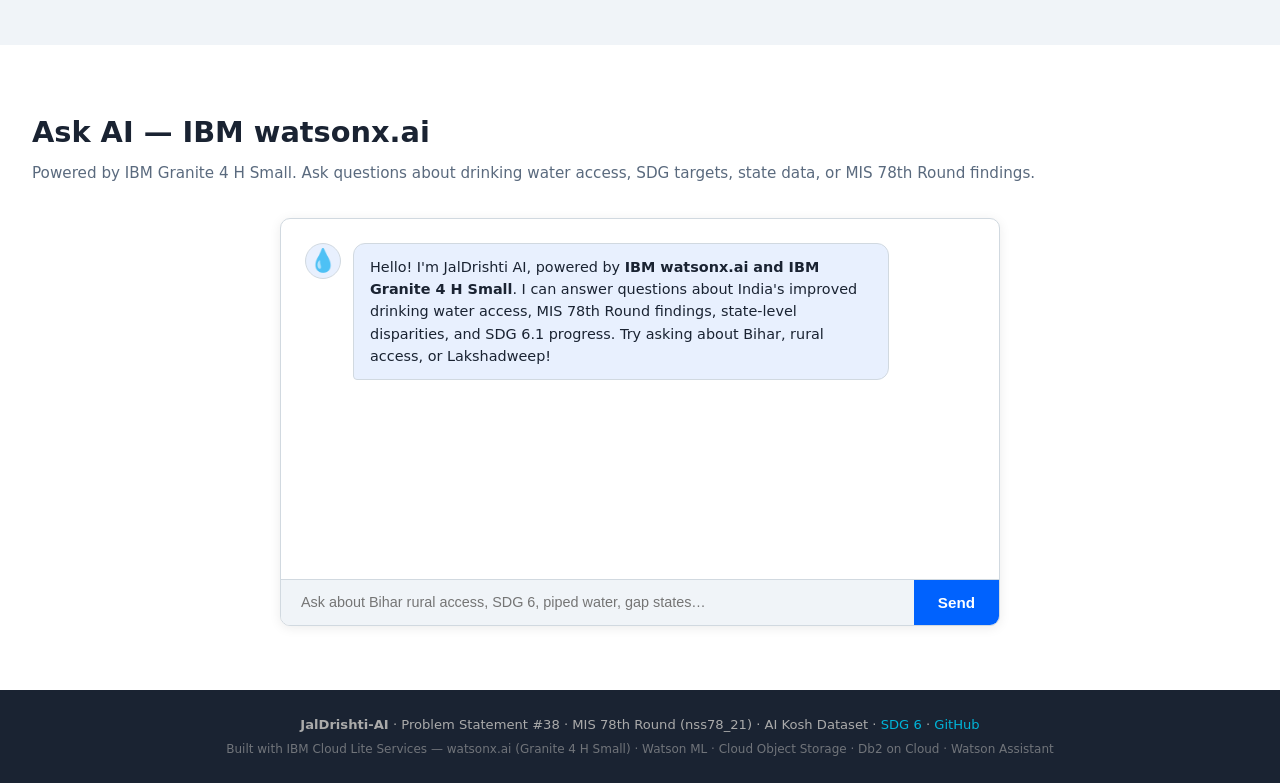
==== commit ad707719: "Complete PS#38 implementation: add deployment config, age/gender endpoints, IBM services panel, AI i" ====
--- a/templates/index.html
+++ b/templates/index.html
@@ -18,8 +18,11 @@
   </div>
   <ul class="nav-links">
     <li><a href="#kpis">Overview</a></li>
+    <li><a href="#insight">AI Insight</a></li>
     <li><a href="#charts">Analytics</a></li>
     <li><a href="#gaps">Disparities</a></li>
+    <li><a href="#demographics">Demographics</a></li>
+    <li><a href="#ibm-services">IBM Services</a></li>
     <li><a href="#predict">Predictor</a></li>
     <li><a href="#sdg">SDG 6</a></li>
     <li><a href="#chatbot">Ask AI</a></li>
@@ -38,10 +41,11 @@
     <div class="hero-tags">
       <span class="tag">Problem Statement #38</span>
       <span class="tag">AI Kosh · nss78_21</span>
+      <span class="tag">IBM watsonx.ai · Granite 4H</span>
       <span class="tag">IBM Watson ML</span>
       <span class="tag">IBM Db2</span>
       <span class="tag">IBM COS</span>
-      <span class="tag">222 Data Points</span>
+      <span class="tag">222 Data Points · 36 States/UTs</span>
     </div>
     <button class="btn-primary" onclick="loadAll()">Load Dashboard</button>
   </div>
@@ -79,10 +83,27 @@
   </div>
 </section>
 
+<!-- NATIONAL AI INSIGHT -->
+<section id="insight" class="section section-alt">
+  <h2 class="section-title">IBM Granite AI Insight</h2>
+  <p class="section-sub">Powered by IBM watsonx.ai — Granite 4 H Small. Real-time national policy analysis from MIS 78th Round data.</p>
+  <div class="insight-card" id="insight-card">
+    <div class="insight-header">
+      <span class="insight-icon">🤖</span>
+      <strong>National Water Access Policy Insight</strong>
+      <span class="ibm-badge" style="margin-left:auto;">IBM watsonx.ai · Granite 4H</span>
+    </div>
+    <div class="insight-body" id="insight-body">
+      <span class="insight-placeholder">Click "Generate Insight" to request an AI-generated policy analysis from IBM Granite.</span>
+    </div>
+    <button class="btn-primary" onclick="loadNationalInsight()" style="margin-top:1rem;">Generate Insight</button>
+  </div>
+</section>
+
 <!-- CHARTS -->
-<section id="charts" class="section section-alt">
+<section id="charts" class="section">
   <h2 class="section-title">State-wise Analytics</h2>
-  <p class="section-sub">Improved Drinking Water Access — All 37 States &amp; UTs (MIS 78th Round)</p>
+  <p class="section-sub">Improved Drinking Water Access — All States &amp; UTs (MIS 78th Round)</p>
   <div class="chart-grid">
     <div class="chart-card wide">
       <h3>Improved Source of Drinking Water by State — All Sectors (%)</h3>
@@ -115,6 +136,54 @@
     <div class="chart-card">
       <h3>Top 10 States — Highest Improved Access</h3>
       <div id="chart-top" class="chart-box"></div>
+    </div>
+  </div>
+</section>
+
+<!-- AGE GROUP & GENDER -->
+<section id="demographics" class="section section-alt">
+  <h2 class="section-title">Demographic Breakdown</h2>
+  <p class="section-sub">Improved water access by age group and gender — All India (MIS 78th Round)</p>
+  <div class="chart-grid">
+    <div class="chart-card">
+      <h3>Access by Age Group — All India</h3>
+      <div id="chart-age" class="chart-box"></div>
+    </div>
+    <div class="chart-card">
+      <h3>Access by Gender — All India</h3>
+      <div id="chart-gender" class="chart-box"></div>
+    </div>
+  </div>
+</section>
+
+<!-- IBM SERVICES -->
+<section id="ibm-services" class="section">
+  <h2 class="section-title">IBM Cloud Lite Services</h2>
+  <p class="section-sub">JalDrishti-AI integrates four IBM Cloud Lite services as required by the problem statement</p>
+  <div class="ibm-grid">
+    <div class="ibm-card">
+      <div class="ibm-icon">🤖</div>
+      <div class="ibm-name">IBM watsonx.ai</div>
+      <div class="ibm-desc">Granite 4 H Small LLM powers the AI chatbot and generates state/national policy insights via the REST API.</div>
+      <div class="ibm-endpoints"><code>GET /api/watsonx/national-insight</code><br><code>POST /api/watsonx/state-insight</code><br><code>POST /api/watsonx/chat</code></div>
+    </div>
+    <div class="ibm-card">
+      <div class="ibm-icon">⚙️</div>
+      <div class="ibm-name">IBM Watson ML</div>
+      <div class="ibm-desc">GradientBoostingRegressor is trained locally and deployed to Watson ML for remote scoring predictions.</div>
+      <div class="ibm-endpoints"><code>POST /api/watson-predict</code></div>
+    </div>
+    <div class="ibm-card">
+      <div class="ibm-icon">🗄️</div>
+      <div class="ibm-name">IBM Cloud Object Storage</div>
+      <div class="ibm-desc">The nss78_21.xlsx dataset is uploaded to an IBM COS Lite bucket for persistent cloud storage and retrieval.</div>
+      <div class="ibm-endpoints"><code>POST /api/cos/upload</code></div>
+    </div>
+    <div class="ibm-card">
+      <div class="ibm-icon">🗃️</div>
+      <div class="ibm-name">IBM Db2 on Cloud</div>
+      <div class="ibm-desc">MIS 78th Round records are stored in an IBM Db2 Lite instance for relational queries and reporting.</div>
+      <div class="ibm-endpoints"><code>services/db2_service.py</code></div>
     </div>
   </div>
 </section>
@@ -233,9 +302,10 @@
   <div>
     <strong>JalDrishti-AI</strong> · Problem Statement #38 · MIS 78th Round (nss78_21) ·
     AI&nbsp;Kosh Dataset ·
-    <a href="https://sdgs.un.org/goals/goal6" target="_blank">SDG 6</a>
-  </div>
-  <div class="footer-ibm">Built with IBM Cloud Lite Services — watsonx.ai (Granite 4 H Small) · Watson ML · Cloud Object Storage · Db2</div>
+    <a href="https://sdgs.un.org/goals/goal6" target="_blank" rel="noopener">SDG 6</a> ·
+    <a href="https://github.com/varshiniparipelli/JalDrishti-AI" target="_blank" rel="noopener">GitHub</a>
+  </div>
+  <div class="footer-ibm">Built with IBM Cloud Lite Services — watsonx.ai (Granite 4 H Small) · Watson ML · Cloud Object Storage · Db2 on Cloud · Watson Assistant</div>
 </footer>
 
 <script src="/static/js/dashboard.js"></script>
--- a/static/css/style.css
+++ b/static/css/style.css
@@ -376,6 +376,74 @@
 .footer a { color: var(--accent2); }
 .footer-ibm { margin-top: .3rem; font-size: .75rem; opacity: .6; }
 
+/* ── IBM SERVICES ─────────────────────────────────────────────────────── */
+.ibm-grid {
+  display: grid;
+  grid-template-columns: repeat(auto-fit, minmax(220px, 1fr));
+  gap: 1.25rem;
+  max-width: 1280px; margin: 0 auto;
+}
+
+.ibm-card {
+  background: var(--surface);
+  border: 1px solid var(--border);
+  border-top: 3px solid var(--accent);
+  border-radius: var(--radius);
+  padding: 1.5rem 1.25rem;
+  box-shadow: var(--shadow);
+  transition: transform .2s;
+}
+
+.ibm-card:hover { transform: translateY(-3px); }
+
+.ibm-icon { font-size: 1.8rem; margin-bottom: .5rem; }
+
+.ibm-name {
+  font-size: 1rem; font-weight: 700;
+  color: var(--text); margin-bottom: .4rem;
+}
+
+.ibm-desc {
+  font-size: .85rem; color: var(--muted);
+  line-height: 1.55; margin-bottom: .75rem;
+}
+
+.ibm-endpoints code {
+  display: block;
+  font-size: .75rem;
+  background: var(--bg);
+  border: 1px solid var(--border);
+  border-radius: 4px;
+  padding: .2rem .5rem;
+  margin-top: .3rem;
+  color: var(--accent);
+}
+
+/* ── NATIONAL INSIGHT ─────────────────────────────────────────────────── */
+.insight-card {
+  background: var(--surface);
+  border: 1px solid var(--border);
+  border-radius: var(--radius);
+  padding: 1.5rem;
+  box-shadow: var(--shadow);
+  max-width: 860px;
+}
+
+.insight-header {
+  display: flex; align-items: center; gap: .75rem;
+  margin-bottom: 1rem;
+  flex-wrap: wrap;
+}
+
+.insight-icon { font-size: 1.5rem; }
+
+.insight-body {
+  font-size: .95rem; line-height: 1.7;
+  color: var(--text); min-height: 48px;
+}
+
+.insight-placeholder { color: var(--muted); font-style: italic; }
+
 /* ── RESPONSIVE ───────────────────────────────────────────────────────── */
 @media (max-width: 768px) {
   .hero h1   { font-size: 2rem; }
@@ -383,4 +451,5 @@
   .chart-card.wide { grid-column: 1; }
   .nav-links { display: none; }
   .predict-container { padding: 1.25rem; }
-}
+  .ibm-grid { grid-template-columns: 1fr; }
+}
